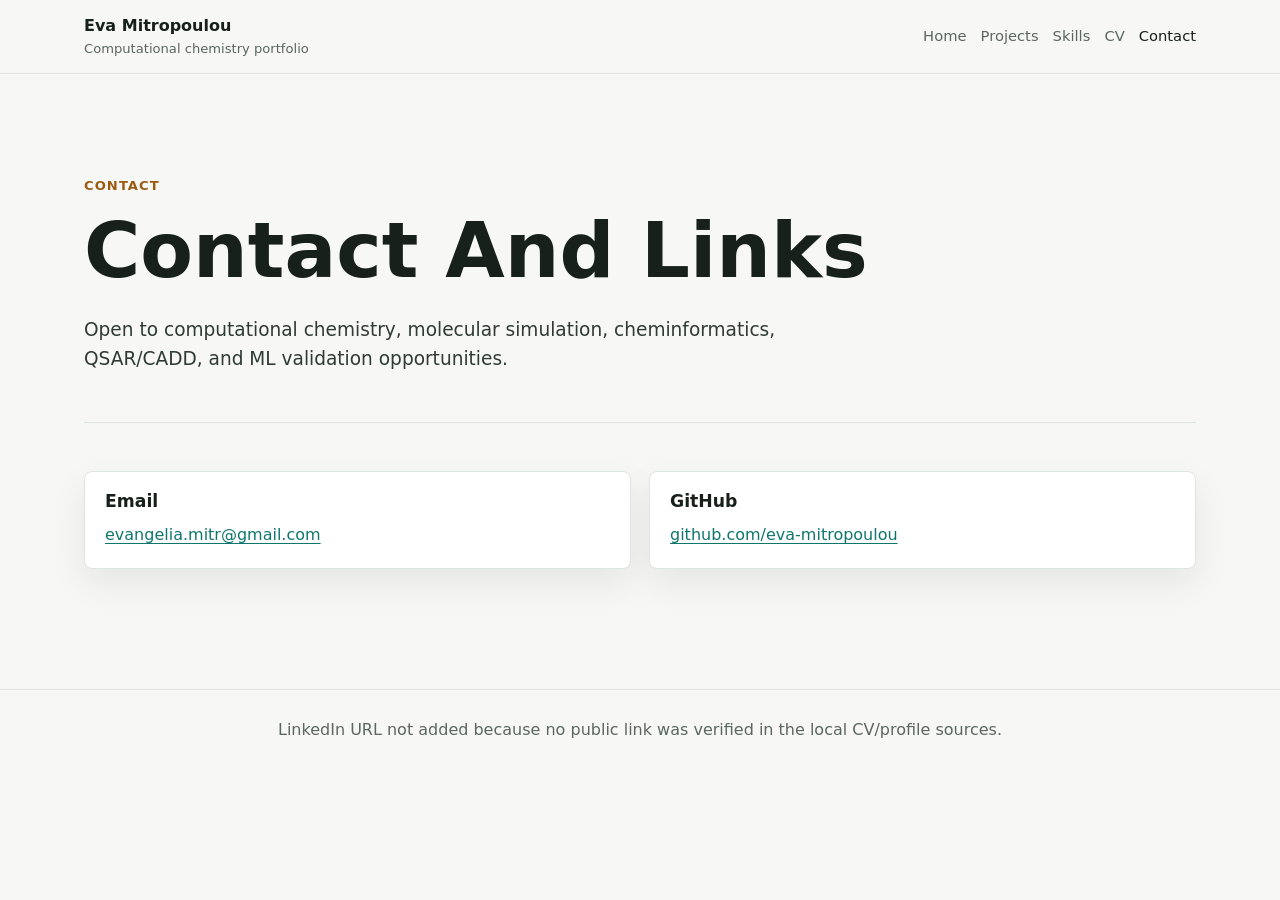
==== docs/contact.html @ 7b456265 "Add portfolio site structure" ====
<!doctype html>
<html lang="en">
  <head>
    <meta charset="utf-8">
    <meta name="viewport" content="width=device-width, initial-scale=1">
    <title>Contact | Eva Mitropoulou</title>
    <link rel="stylesheet" href="assets/css/styles.css">
  </head>
  <body>
    <header class="site-header">
      <nav class="nav" aria-label="Primary navigation">
        <a class="brand" href="index.html"><strong>Eva Mitropoulou</strong><span>Computational chemistry portfolio</span></a>
        <div class="nav-links">
          <a href="index.html">Home</a>
          <a href="projects.html">Projects</a>
          <a href="skills.html">Skills</a>
          <a href="cv.html">CV</a>
          <a href="contact.html" aria-current="page">Contact</a>
        </div>
      </nav>
    </header>
    <main>
      <section class="section">
        <p class="eyebrow">Contact</p>
        <h1>Contact And Links</h1>
        <p class="lead">Open to computational chemistry, molecular simulation, cheminformatics, QSAR/CADD, and ML validation opportunities.</p>
      </section>

      <section class="section">
        <div class="grid two">
          <article class="card">
            <div class="card-body">
              <h3>Email</h3>
              <p><a href="mailto:evangelia.mitr@gmail.com">evangelia.mitr@gmail.com</a></p>
            </div>
          </article>
          <article class="card">
            <div class="card-body">
              <h3>GitHub</h3>
              <p><a href="https://github.com/eva-mitropoulou">github.com/eva-mitropoulou</a></p>
            </div>
          </article>
        </div>
      </section>
    </main>
    <footer class="footer">LinkedIn URL not added because no public link was verified in the local CV/profile sources.</footer>
  </body>
</html>
---- docs/assets/css/styles.css ----
:root {
  --bg: #f7f8f6;
  --panel: #ffffff;
  --ink: #17201b;
  --muted: #5b665f;
  --line: #dfe5df;
  --accent: #0f766e;
  --accent-2: #9a5b13;
  --accent-3: #315c8c;
  --soft: #e9f3f1;
  --soft-2: #f3eadf;
  --shadow: 0 14px 34px rgba(20, 31, 27, 0.08);
}

* {
  box-sizing: border-box;
}

html {
  scroll-behavior: smooth;
}

body {
  margin: 0;
  background: var(--bg);
  color: var(--ink);
  font-family: Inter, ui-sans-serif, system-ui, -apple-system, BlinkMacSystemFont, "Segoe UI", sans-serif;
  font-size: 16px;
  line-height: 1.55;
}

a {
  color: var(--accent);
  text-decoration-thickness: 1px;
  text-underline-offset: 3px;
}

a:hover {
  color: #0b5f59;
}

.site-header {
  position: sticky;
  top: 0;
  z-index: 10;
  border-bottom: 1px solid var(--line);
  background: rgba(247, 248, 246, 0.94);
  backdrop-filter: blur(12px);
}

.nav {
  display: flex;
  align-items: center;
  justify-content: space-between;
  max-width: 1160px;
  margin: 0 auto;
  padding: 14px 24px;
  gap: 20px;
}

.brand {
  display: flex;
  flex-direction: column;
  color: var(--ink);
  text-decoration: none;
  min-width: 210px;
}

.brand strong {
  font-size: 1rem;
  letter-spacing: 0;
}

.brand span {
  color: var(--muted);
  font-size: 0.82rem;
}

.nav-links {
  display: flex;
  flex-wrap: wrap;
  justify-content: flex-end;
  gap: 14px;
}

.nav-links a {
  color: var(--muted);
  font-size: 0.92rem;
  text-decoration: none;
}

.nav-links a[aria-current="page"],
.nav-links a:hover {
  color: var(--ink);
}

main {
  max-width: 1160px;
  margin: 0 auto;
  padding: 54px 24px 72px;
}

.hero {
  display: grid;
  grid-template-columns: minmax(0, 1.25fr) minmax(290px, 0.75fr);
  gap: 34px;
  align-items: start;
  padding: 34px 0 28px;
}

.eyebrow {
  margin: 0 0 12px;
  color: var(--accent-2);
  font-size: 0.82rem;
  font-weight: 700;
  letter-spacing: 0.08em;
  text-transform: uppercase;
}

h1,
h2,
h3 {
  margin: 0;
  line-height: 1.12;
  letter-spacing: 0;
}

h1 {
  max-width: 900px;
  font-size: clamp(2.2rem, 6vw, 5rem);
}

h2 {
  font-size: clamp(1.55rem, 3vw, 2.35rem);
  margin-bottom: 18px;
}

h3 {
  font-size: 1.08rem;
}

.lead {
  max-width: 790px;
  margin: 22px 0 0;
  color: #303b35;
  font-size: 1.16rem;
}

.hero-panel {
  border: 1px solid var(--line);
  border-radius: 8px;
  background: var(--panel);
  box-shadow: var(--shadow);
  padding: 24px;
}

.hero-panel h2 {
  font-size: 1rem;
  margin-bottom: 12px;
}

.hero-panel p {
  margin: 0;
  color: var(--muted);
}

.cta-row,
.link-row {
  display: flex;
  flex-wrap: wrap;
  gap: 10px;
  margin-top: 24px;
}

.button {
  display: inline-flex;
  align-items: center;
  justify-content: center;
  min-height: 42px;
  padding: 10px 14px;
  border: 1px solid var(--ink);
  border-radius: 6px;
  background: var(--ink);
  color: white;
  font-weight: 700;
  text-decoration: none;
}

.button.secondary {
  border-color: var(--line);
  background: white;
  color: var(--ink);
}

.section {
  padding: 48px 0;
  border-top: 1px solid var(--line);
}

.section:first-child {
  border-top: 0;
}

.section-intro {
  max-width: 780px;
  margin: -6px 0 24px;
  color: var(--muted);
}

.grid {
  display: grid;
  gap: 18px;
}

.grid.three {
  grid-template-columns: repeat(3, minmax(0, 1fr));
}

.grid.two {
  grid-template-columns: repeat(2, minmax(0, 1fr));
}

.card {
  border: 1px solid var(--line);
  border-radius: 8px;
  background: var(--panel);
  box-shadow: var(--shadow);
  overflow: hidden;
}

.card-body {
  padding: 20px;
}

.card p {
  color: var(--muted);
}

.card p,
.card ul,
.card dl {
  margin: 12px 0 0;
}

.figure-thumb {
  display: block;
  width: 100%;
  aspect-ratio: 16 / 10;
  object-fit: cover;
  border-bottom: 1px solid var(--line);
  background: var(--soft);
}

.tag-list {
  display: flex;
  flex-wrap: wrap;
  gap: 7px;
  margin: 14px 0 0;
  padding: 0;
  list-style: none;
}

.tag-list li {
  border: 1px solid var(--line);
  border-radius: 999px;
  background: #fff;
  color: #35413b;
  font-size: 0.82rem;
  padding: 4px 9px;
}

.meta-list {
  display: grid;
  gap: 10px;
}

.meta-list div {
  border-left: 3px solid var(--accent);
  padding-left: 12px;
}

.meta-list dt {
  color: var(--ink);
  font-weight: 700;
}

.meta-list dd {
  margin: 3px 0 0;
  color: var(--muted);
}

.matrix {
  display: grid;
  grid-template-columns: repeat(4, minmax(0, 1fr));
  gap: 12px;
}

.matrix-item {
  border: 1px solid var(--line);
  border-radius: 8px;
  background: var(--panel);
  padding: 16px;
}

.matrix-item strong {
  display: block;
  margin-bottom: 6px;
}

.matrix-item span {
  color: var(--muted);
  font-size: 0.92rem;
}

.project-detail {
  max-width: 920px;
}

.project-detail h2 {
  margin-top: 38px;
  font-size: 1.55rem;
}

.project-detail h2:first-of-type {
  margin-top: 0;
}

.project-detail p,
.project-detail li {
  color: #333f39;
}

.project-detail figure {
  margin: 24px 0;
}

.project-detail figure img {
  width: 100%;
  border: 1px solid var(--line);
  border-radius: 8px;
  background: white;
}

.project-detail figcaption {
  color: var(--muted);
  font-size: 0.92rem;
  margin-top: 8px;
}

.table-wrap {
  overflow-x: auto;
  border: 1px solid var(--line);
  border-radius: 8px;
  background: white;
}

table {
  width: 100%;
  border-collapse: collapse;
  min-width: 620px;
}

th,
td {
  padding: 12px 14px;
  border-bottom: 1px solid var(--line);
  text-align: left;
  vertical-align: top;
}

th {
  background: var(--soft);
  font-size: 0.88rem;
}

td {
  color: #344039;
}

.callout {
  border-left: 4px solid var(--accent-3);
  background: #eef4f8;
  padding: 16px 18px;
  margin: 22px 0;
}

.callout p {
  margin: 0;
}

.footer {
  border-top: 1px solid var(--line);
  padding: 28px 24px;
  color: var(--muted);
  text-align: center;
}

@media (max-width: 900px) {
  .hero,
  .grid.three,
  .grid.two,
  .matrix {
    grid-template-columns: 1fr;
  }

  .nav {
    align-items: flex-start;
    flex-direction: column;
  }

  .nav-links {
    justify-content: flex-start;
  }
}

@media (max-width: 560px) {
  main {
    padding: 34px 18px 56px;
  }

  .hero {
    padding-top: 12px;
  }

  h1 {
    font-size: 2.3rem;
  }
}
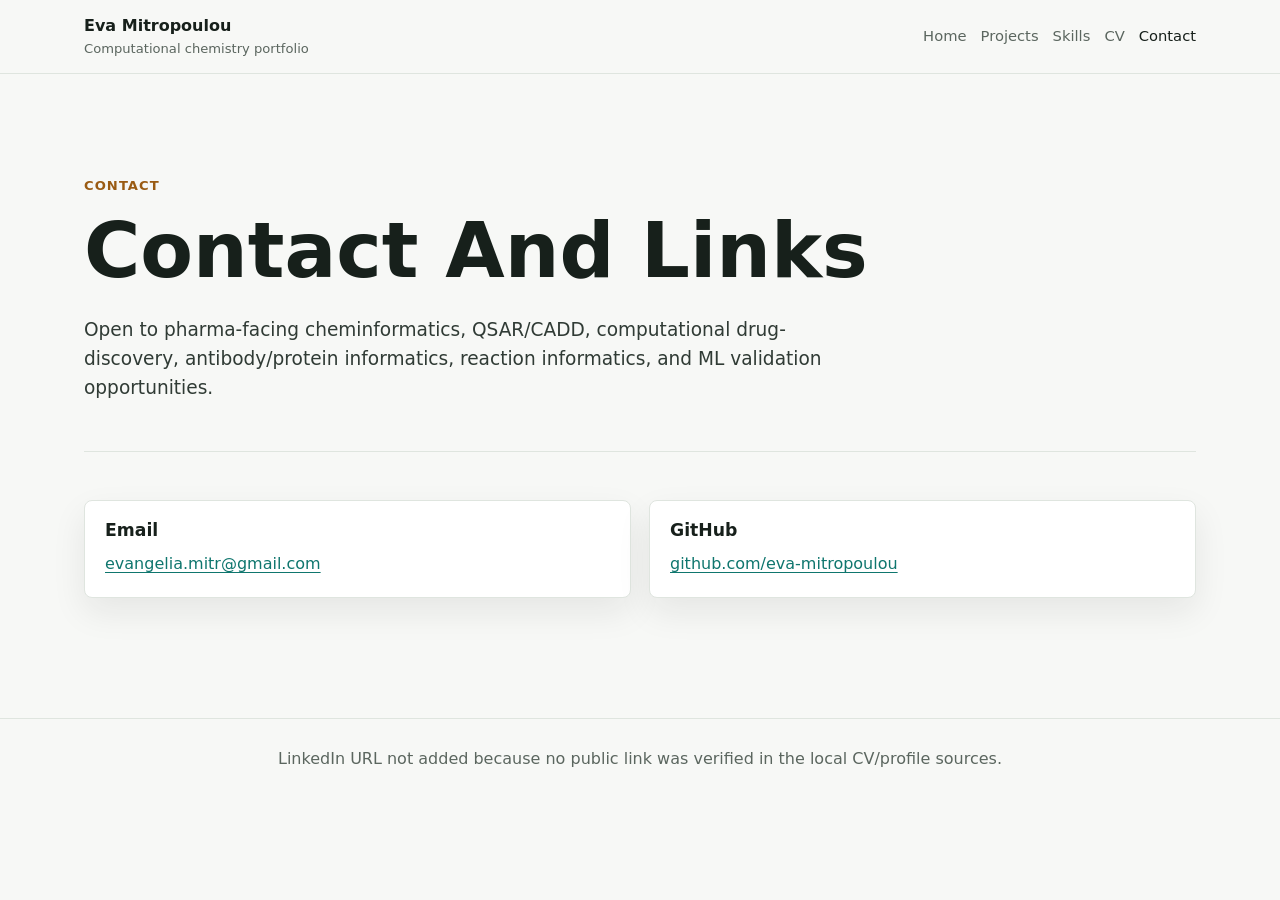
==== commit f2b5edb4: "Rebalance portfolio toward pharma roles" ====
--- a/docs/contact.html
+++ b/docs/contact.html
@@ -23,7 +23,7 @@
       <section class="section">
         <p class="eyebrow">Contact</p>
         <h1>Contact And Links</h1>
-        <p class="lead">Open to computational chemistry, molecular simulation, cheminformatics, QSAR/CADD, and ML validation opportunities.</p>
+        <p class="lead">Open to pharma-facing cheminformatics, QSAR/CADD, computational drug-discovery, antibody/protein informatics, reaction informatics, and ML validation opportunities.</p>
       </section>
 
       <section class="section">
--- a/docs/assets/css/styles.css
+++ b/docs/assets/css/styles.css
@@ -216,6 +216,10 @@
   grid-template-columns: repeat(3, minmax(0, 1fr));
 }
 
+.grid.four {
+  grid-template-columns: repeat(4, minmax(0, 1fr));
+}
+
 .grid.two {
   grid-template-columns: repeat(2, minmax(0, 1fr));
 }
@@ -397,6 +401,7 @@
 
 @media (max-width: 900px) {
   .hero,
+  .grid.four,
   .grid.three,
   .grid.two,
   .matrix {
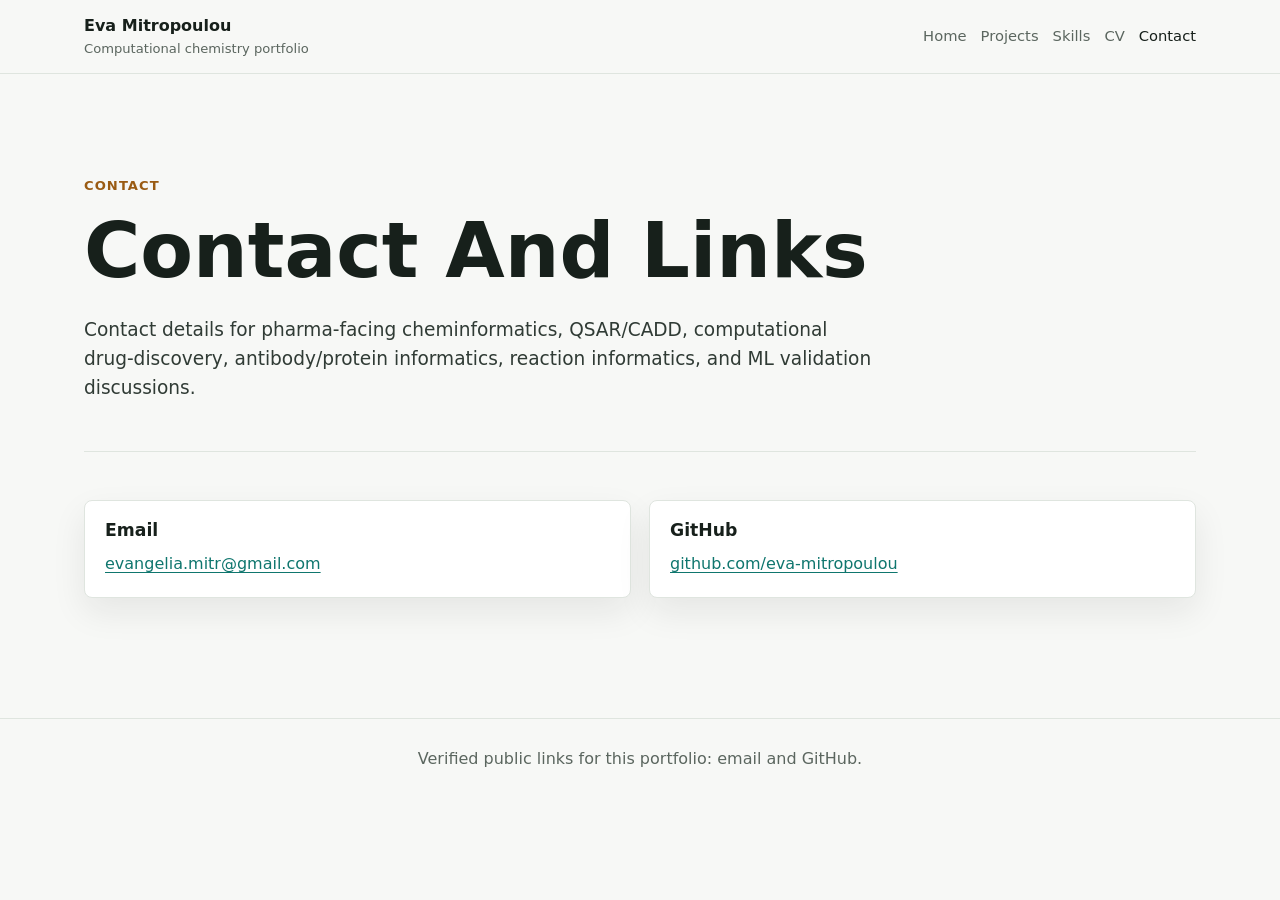
==== commit cfe0a6bd: "Refine portfolio card tone" ====
--- a/docs/contact.html
+++ b/docs/contact.html
@@ -23,7 +23,7 @@
       <section class="section">
         <p class="eyebrow">Contact</p>
         <h1>Contact And Links</h1>
-        <p class="lead">Open to pharma-facing cheminformatics, QSAR/CADD, computational drug-discovery, antibody/protein informatics, reaction informatics, and ML validation opportunities.</p>
+        <p class="lead">Contact details for pharma-facing cheminformatics, QSAR/CADD, computational drug-discovery, antibody/protein informatics, reaction informatics, and ML validation discussions.</p>
       </section>
 
       <section class="section">
@@ -43,6 +43,6 @@
         </div>
       </section>
     </main>
-    <footer class="footer">LinkedIn URL not added because no public link was verified in the local CV/profile sources.</footer>
+    <footer class="footer">Verified public links for this portfolio: email and GitHub.</footer>
   </body>
 </html>
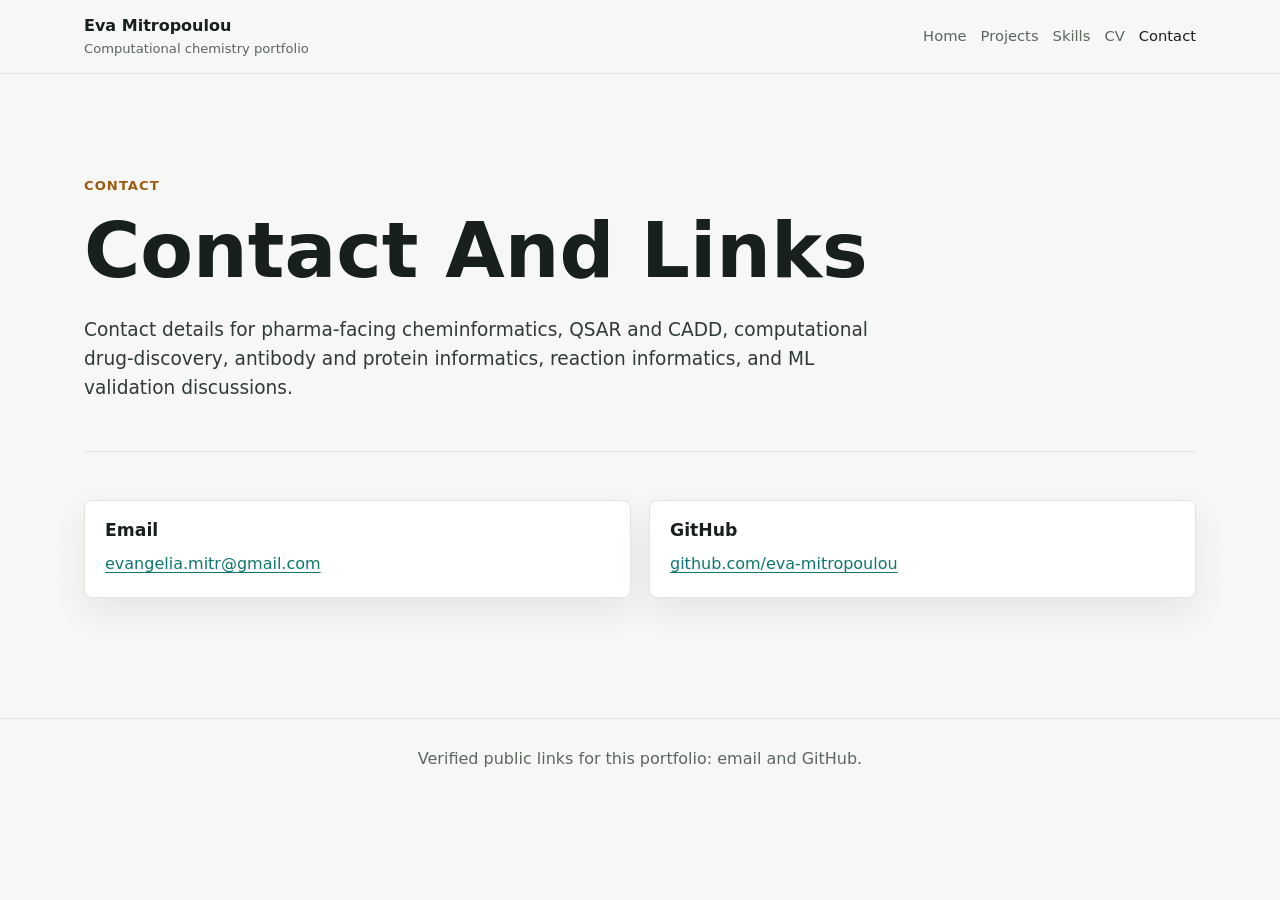
==== commit 2350d4f0: "Humanize portfolio copy and figure labels" ====
--- a/docs/contact.html
+++ b/docs/contact.html
@@ -23,7 +23,7 @@
       <section class="section">
         <p class="eyebrow">Contact</p>
         <h1>Contact And Links</h1>
-        <p class="lead">Contact details for pharma-facing cheminformatics, QSAR/CADD, computational drug-discovery, antibody/protein informatics, reaction informatics, and ML validation discussions.</p>
+        <p class="lead">Contact details for pharma-facing cheminformatics, QSAR and CADD, computational drug-discovery, antibody and protein informatics, reaction informatics, and ML validation discussions.</p>
       </section>
 
       <section class="section">
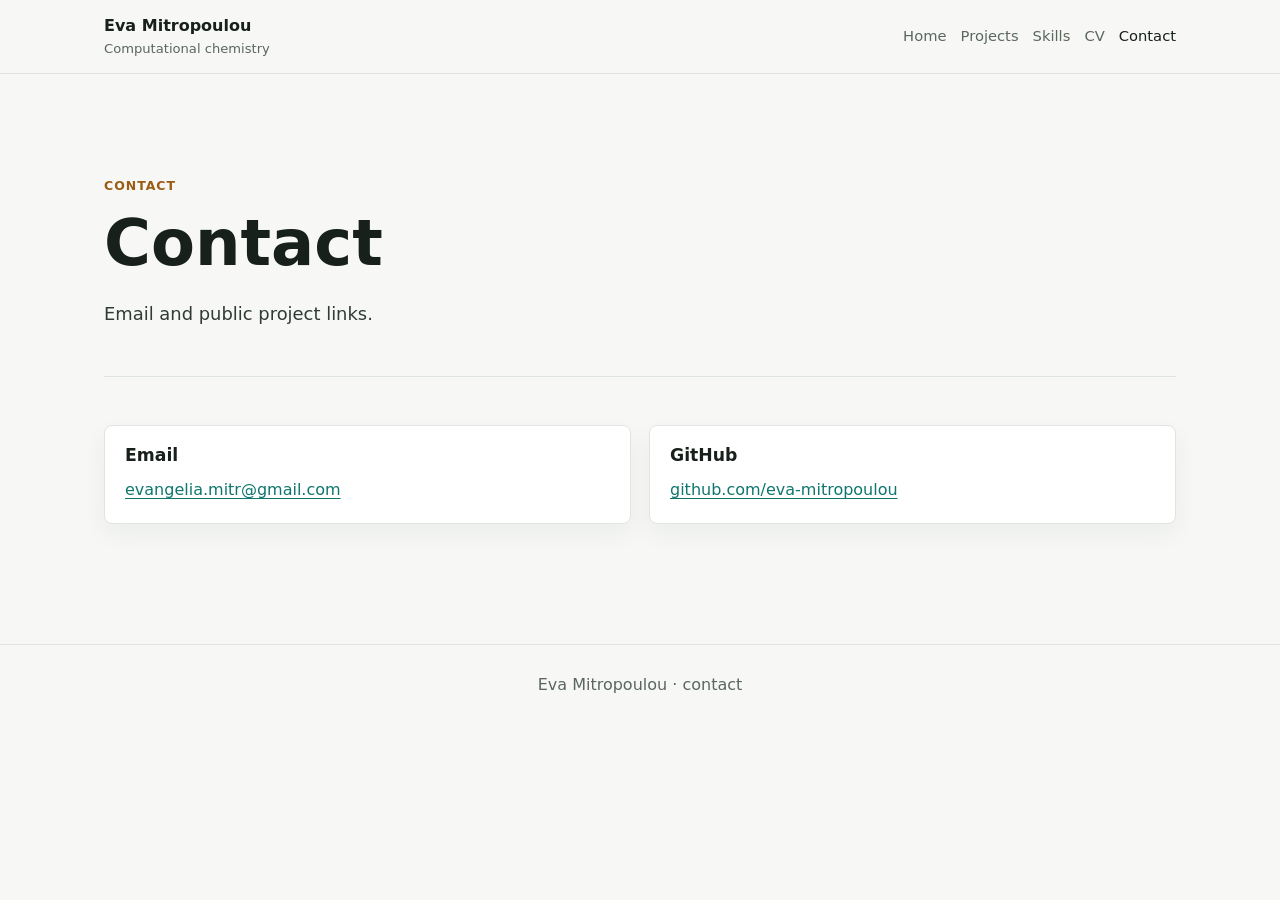
==== commit c70780bd: "Refine portfolio site with laconic technical layout" ====
--- a/docs/contact.html
+++ b/docs/contact.html
@@ -9,7 +9,7 @@
   <body>
     <header class="site-header">
       <nav class="nav" aria-label="Primary navigation">
-        <a class="brand" href="index.html"><strong>Eva Mitropoulou</strong><span>Computational chemistry portfolio</span></a>
+        <a class="brand" href="index.html"><strong>Eva Mitropoulou</strong><span>Computational chemistry</span></a>
         <div class="nav-links">
           <a href="index.html">Home</a>
           <a href="projects.html">Projects</a>
@@ -22,8 +22,8 @@
     <main>
       <section class="section">
         <p class="eyebrow">Contact</p>
-        <h1>Contact And Links</h1>
-        <p class="lead">Contact details for pharma-facing cheminformatics, QSAR and CADD, computational drug-discovery, antibody and protein informatics, reaction informatics, and ML validation discussions.</p>
+        <h1>Contact</h1>
+        <p class="lead">Email and public project links.</p>
       </section>
 
       <section class="section">
@@ -43,6 +43,6 @@
         </div>
       </section>
     </main>
-    <footer class="footer">Verified public links for this portfolio: email and GitHub.</footer>
+    <footer class="footer">Eva Mitropoulou · contact</footer>
   </body>
 </html>
--- a/docs/assets/css/styles.css
+++ b/docs/assets/css/styles.css
@@ -9,7 +9,7 @@
   --accent-3: #315c8c;
   --soft: #e9f3f1;
   --soft-2: #f3eadf;
-  --shadow: 0 14px 34px rgba(20, 31, 27, 0.08);
+  --shadow: 0 10px 24px rgba(20, 31, 27, 0.05);
 }
 
 * {
@@ -44,7 +44,7 @@
   top: 0;
   z-index: 10;
   border-bottom: 1px solid var(--line);
-  background: rgba(247, 248, 246, 0.94);
+  background: rgba(247, 248, 246, 0.96);
   backdrop-filter: blur(12px);
 }
 
@@ -52,7 +52,7 @@
   display: flex;
   align-items: center;
   justify-content: space-between;
-  max-width: 1160px;
+  max-width: 1120px;
   margin: 0 auto;
   padding: 14px 24px;
   gap: 20px;
@@ -61,9 +61,9 @@
 .brand {
   display: flex;
   flex-direction: column;
+  min-width: 210px;
   color: var(--ink);
   text-decoration: none;
-  min-width: 210px;
 }
 
 .brand strong {
@@ -95,23 +95,20 @@
 }
 
 main {
-  max-width: 1160px;
+  max-width: 1120px;
   margin: 0 auto;
   padding: 54px 24px 72px;
 }
 
 .hero {
-  display: grid;
-  grid-template-columns: minmax(0, 1.25fr) minmax(290px, 0.75fr);
-  gap: 34px;
-  align-items: start;
-  padding: 34px 0 28px;
+  max-width: 850px;
+  padding: 36px 0 32px;
 }
 
 .eyebrow {
   margin: 0 0 12px;
   color: var(--accent-2);
-  font-size: 0.82rem;
+  font-size: 0.78rem;
   font-weight: 700;
   letter-spacing: 0.08em;
   text-transform: uppercase;
@@ -121,18 +118,18 @@
 h2,
 h3 {
   margin: 0;
-  line-height: 1.12;
+  line-height: 1.14;
   letter-spacing: 0;
 }
 
 h1 {
   max-width: 900px;
-  font-size: clamp(2.2rem, 6vw, 5rem);
+  font-size: clamp(2.35rem, 5vw, 4.7rem);
 }
 
 h2 {
-  font-size: clamp(1.55rem, 3vw, 2.35rem);
   margin-bottom: 18px;
+  font-size: clamp(1.42rem, 2.4vw, 2.05rem);
 }
 
 h3 {
@@ -140,28 +137,20 @@
 }
 
 .lead {
-  max-width: 790px;
-  margin: 22px 0 0;
+  max-width: 760px;
+  margin: 20px 0 0;
   color: #303b35;
-  font-size: 1.16rem;
-}
-
-.hero-panel {
-  border: 1px solid var(--line);
-  border-radius: 8px;
-  background: var(--panel);
-  box-shadow: var(--shadow);
-  padding: 24px;
-}
-
-.hero-panel h2 {
-  font-size: 1rem;
-  margin-bottom: 12px;
-}
-
-.hero-panel p {
-  margin: 0;
-  color: var(--muted);
+  font-size: 1.12rem;
+}
+
+.hero p:not(.eyebrow) {
+  max-width: 760px;
+}
+
+.hero-proof {
+  margin: 12px 0 0;
+  color: var(--muted);
+  font-size: 0.95rem;
 }
 
 .cta-row,
@@ -169,15 +158,15 @@
   display: flex;
   flex-wrap: wrap;
   gap: 10px;
-  margin-top: 24px;
+  margin-top: 22px;
 }
 
 .button {
   display: inline-flex;
   align-items: center;
   justify-content: center;
-  min-height: 42px;
-  padding: 10px 14px;
+  min-height: 40px;
+  padding: 9px 14px;
   border: 1px solid var(--ink);
   border-radius: 6px;
   background: var(--ink);
@@ -202,7 +191,7 @@
 }
 
 .section-intro {
-  max-width: 780px;
+  max-width: 760px;
   margin: -6px 0 24px;
   color: var(--muted);
 }
@@ -224,26 +213,140 @@
   grid-template-columns: repeat(2, minmax(0, 1fr));
 }
 
-.card {
+.card,
+.work-card,
+.result-card,
+.tool-group,
+.at-a-glance {
   border: 1px solid var(--line);
   border-radius: 8px;
   background: var(--panel);
   box-shadow: var(--shadow);
+}
+
+.card {
   overflow: hidden;
 }
 
-.card-body {
+.card-body,
+.work-card,
+.result-card,
+.tool-group,
+.at-a-glance {
   padding: 20px;
 }
 
-.card p {
+.card p,
+.work-card p,
+.tool-group p {
   color: var(--muted);
 }
 
 .card p,
 .card ul,
-.card dl {
+.card dl,
+.work-card p,
+.tool-group p {
   margin: 12px 0 0;
+}
+
+.work-card {
+  display: flex;
+  flex-direction: column;
+  min-height: 100%;
+}
+
+.domain-label {
+  display: inline-block;
+  width: fit-content;
+  margin: 0 0 12px;
+  color: var(--accent-3);
+  font-size: 0.78rem;
+  font-weight: 700;
+  letter-spacing: 0.06em;
+  text-transform: uppercase;
+}
+
+.metric-row {
+  display: flex;
+  flex-wrap: wrap;
+  gap: 8px;
+  margin-top: 16px;
+}
+
+.mini-metric {
+  display: inline-flex;
+  align-items: center;
+  min-height: 30px;
+  padding: 5px 9px;
+  border: 1px solid var(--line);
+  border-radius: 6px;
+  background: #fbfcfb;
+  color: #29342e;
+  font-size: 0.86rem;
+}
+
+.results-strip {
+  display: grid;
+  grid-template-columns: repeat(4, minmax(0, 1fr));
+  gap: 14px;
+}
+
+.result-card {
+  box-shadow: none;
+}
+
+.result-title {
+  margin-bottom: 12px;
+  font-size: 0.95rem;
+}
+
+.result-line {
+  margin: 4px 0 0;
+  color: var(--muted);
+  font-size: 0.92rem;
+}
+
+.tools-grid {
+  display: grid;
+  grid-template-columns: repeat(5, minmax(0, 1fr));
+  gap: 14px;
+}
+
+.tool-group {
+  box-shadow: none;
+}
+
+.tool-group h3 {
+  font-size: 0.98rem;
+}
+
+.tool-group p {
+  font-size: 0.92rem;
+}
+
+.repro-grid {
+  display: grid;
+  gap: 10px;
+  max-width: 760px;
+}
+
+.repro-grid div {
+  display: flex;
+  flex-wrap: wrap;
+  align-items: baseline;
+  justify-content: space-between;
+  gap: 10px;
+  padding: 12px 0;
+  border-bottom: 1px solid var(--line);
+}
+
+.repro-grid strong {
+  color: var(--ink);
+}
+
+.repro-grid span {
+  color: var(--muted);
 }
 
 .figure-thumb {
@@ -322,7 +425,7 @@
 
 .project-detail h2 {
   margin-top: 38px;
-  font-size: 1.55rem;
+  font-size: 1.45rem;
 }
 
 .project-detail h2:first-of-type {
@@ -349,6 +452,26 @@
   color: var(--muted);
   font-size: 0.92rem;
   margin-top: 8px;
+}
+
+.at-a-glance {
+  display: grid;
+  gap: 10px;
+  margin: 26px 0 34px;
+  box-shadow: none;
+}
+
+.at-a-glance h2 {
+  margin: 0 0 2px;
+  font-size: 1.15rem;
+}
+
+.glance-item {
+  color: #334039;
+}
+
+.glance-item strong {
+  color: var(--ink);
 }
 
 .table-wrap {
@@ -381,6 +504,20 @@
   color: #344039;
 }
 
+pre {
+  overflow-x: auto;
+  padding: 14px 16px;
+  border: 1px solid var(--line);
+  border-radius: 8px;
+  background: #ffffff;
+  color: #26312b;
+}
+
+code {
+  font-family: ui-monospace, SFMono-Regular, Menlo, Monaco, Consolas, "Liberation Mono", monospace;
+  font-size: 0.92em;
+}
+
 .callout {
   border-left: 4px solid var(--accent-3);
   background: #eef4f8;
@@ -399,11 +536,17 @@
   text-align: center;
 }
 
-@media (max-width: 900px) {
-  .hero,
+@media (max-width: 1000px) {
   .grid.four,
+  .tools-grid {
+    grid-template-columns: repeat(2, minmax(0, 1fr));
+  }
+}
+
+@media (max-width: 860px) {
   .grid.three,
   .grid.two,
+  .results-strip,
   .matrix {
     grid-template-columns: 1fr;
   }
@@ -430,4 +573,14 @@
   h1 {
     font-size: 2.3rem;
   }
-}
+
+  .grid.four,
+  .tools-grid {
+    grid-template-columns: 1fr;
+  }
+
+  .repro-grid div {
+    align-items: flex-start;
+    flex-direction: column;
+  }
+}
